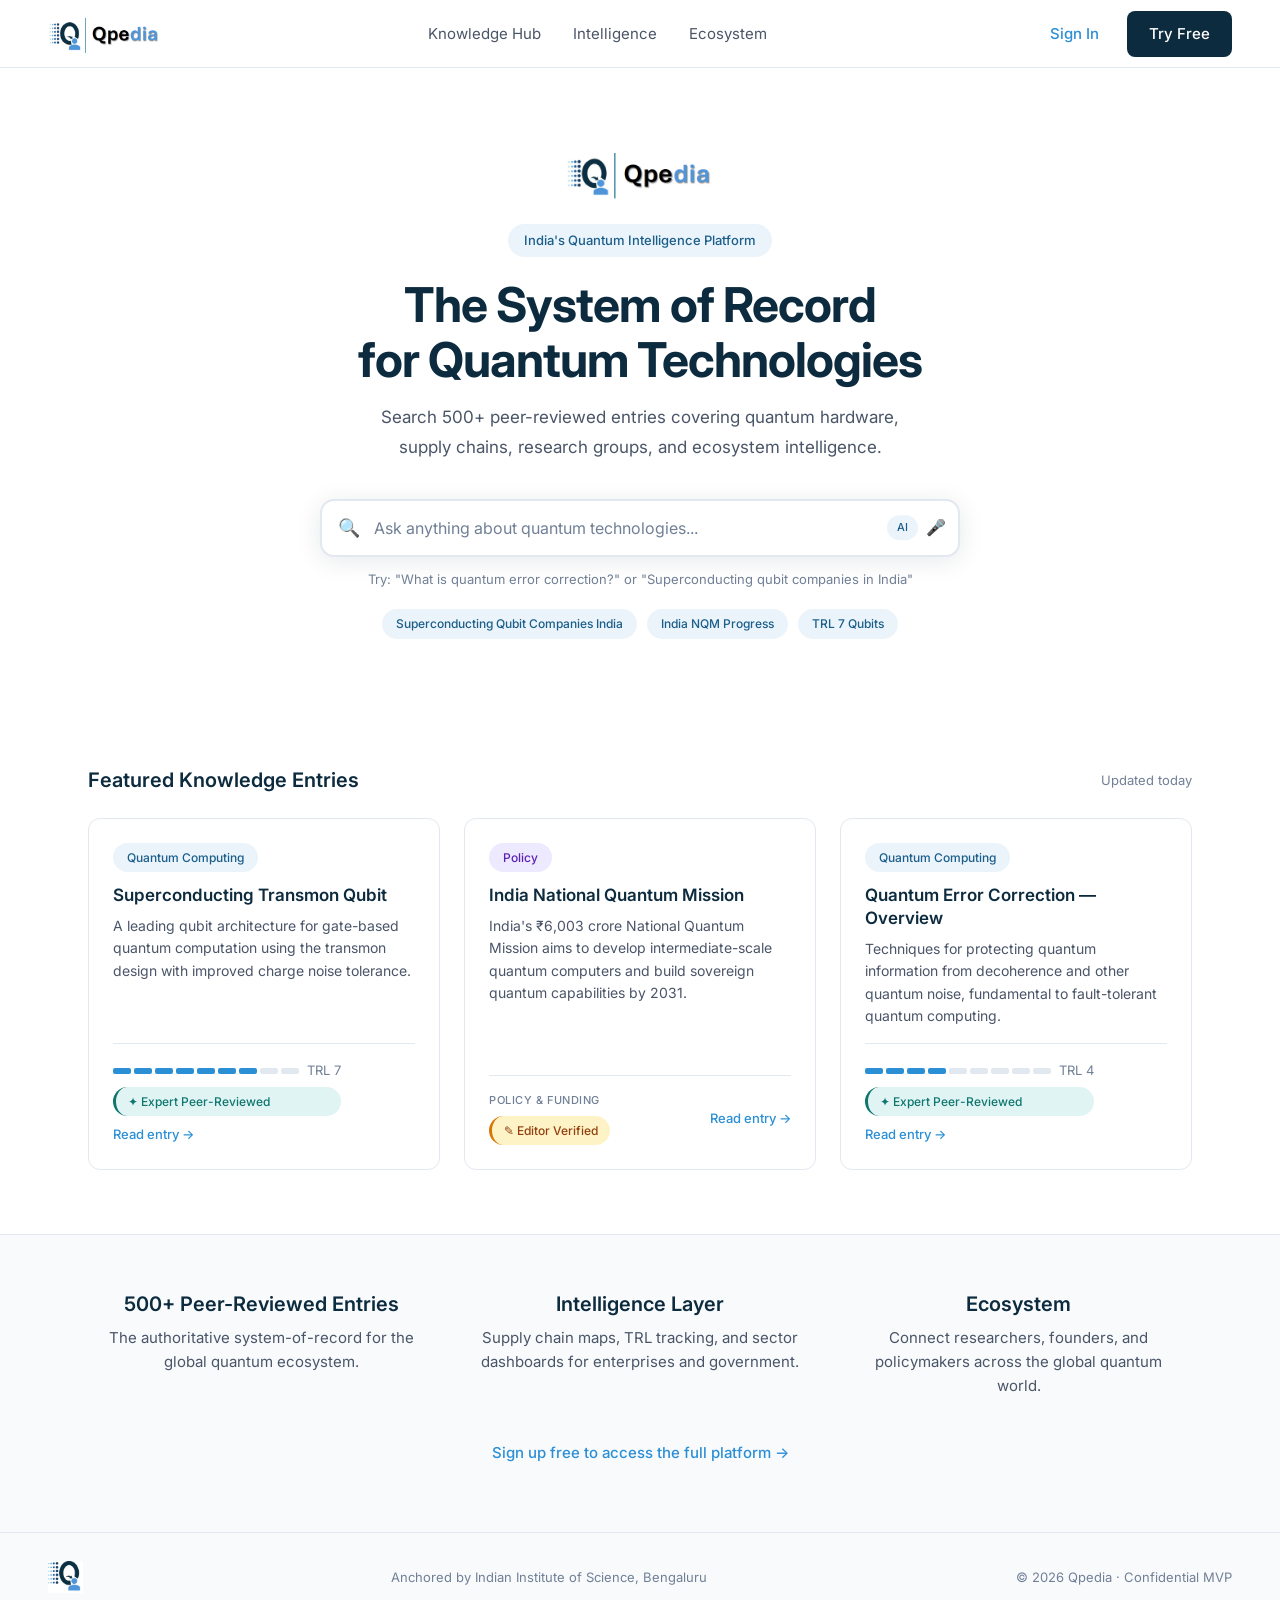
==== 01_homepage.html @ 35ad792a "First commit" ====
<!DOCTYPE html>
<html lang="en">

<head>
  <meta charset="UTF-8" />
  <meta name="viewport" content="width=device-width, initial-scale=1.0" />
  <title>Qpedia — The System of Record for Quantum Technologies</title>
  <link rel="icon" type="image/x-icon" href="favicon.ico">
  <meta name="description"
    content="Search 500+ peer-reviewed entries covering quantum hardware, supply chains, research groups, and ecosystem intelligence." />
  <link rel="stylesheet" href="shared.css" />
  <style>
    /* ── Hero ──────────────────────────────────────────────── */
    .hero {
      width: 100%;
      background: var(--qp-white);
      padding: 80px 48px 64px;
      text-align: center;
    }

    .hero-badge {
      display: inline-block;
      background: var(--qp-blue-light);
      color: var(--qp-blue-mid);
      border-radius: 20px;
      padding: 6px 16px;
      font-size: 13px;
      font-weight: 500;
      margin-bottom: 20px;
    }

    .hero h1 {
      max-width: 720px;
      margin: 0 auto 16px;
    }

    .hero .hero-sub {
      max-width: 540px;
      margin: 0 auto 36px;
      color: var(--qp-text-2);
    }

    /* ── Search box ─────────────────────────────────────────── */
    .search-wrap {
      max-width: 640px;
      margin: 0 auto;
      position: relative;
    }

    .search-wrap input[type="text"] {
      width: 100%;
      height: 58px;
      border: 2px solid var(--qp-border);
      border-radius: 14px;
      padding: 0 120px 0 52px;
      font-size: 16px;
      font-family: inherit;
      color: var(--qp-text);
      outline: none;
      box-shadow: 0 4px 24px rgba(13, 43, 62, 0.10);
      transition: border-color 0.2s;
    }

    .search-wrap input[type="text"]:focus {
      border-color: var(--qp-blue);
    }

    .search-wrap input[type="text"]::placeholder {
      color: var(--qp-text-3);
    }

    .search-icon {
      position: absolute;
      left: 18px;
      top: 50%;
      transform: translateY(-50%);
      font-size: 18px;
      color: var(--qp-text-3);
      pointer-events: none;
      line-height: 1;
    }

    .search-right {
      position: absolute;
      right: 14px;
      top: 50%;
      transform: translateY(-50%);
      display: flex;
      gap: 8px;
      align-items: center;
    }

    .search-mic {
      font-size: 16px;
      cursor: pointer;
      line-height: 1;
      color: var(--qp-text-3);
      transition: color 0.15s;
    }

    .search-mic:hover {
      color: var(--qp-navy);
    }

    .search-hint {
      margin-top: 12px;
      text-align: center;
    }

    /* ── Trending tags ──────────────────────────────────────── */
    .trending-row {
      display: flex;
      justify-content: center;
      gap: 10px;
      margin-top: 20px;
    }

    /* ── Featured cards section ─────────────────────────────── */
    .featured-section {
      margin-top: 64px;
      padding-bottom: 64px;
    }

    .featured-header {
      display: flex;
      justify-content: space-between;
      align-items: center;
      margin-bottom: 24px;
    }

    .cards-grid {
      display: grid;
      grid-template-columns: repeat(3, 1fr);
      gap: 24px;
    }

    .entry-card {
      display: flex;
      flex-direction: column;
      cursor: pointer;
      text-decoration: none;
    }

    .entry-card .card-title {
      font-size: 17px;
      font-weight: 600;
      color: var(--qp-navy);
      margin: 12px 0 8px;
      line-height: 1.35;
    }

    .entry-card .card-excerpt {
      font-size: 14px;
      color: var(--qp-text-2);
      line-height: 1.6;
      flex: 1;
    }

    .card-footer {
      display: flex;
      justify-content: space-between;
      align-items: center;
      margin-top: 16px;
      padding-top: 16px;
      border-top: 1px solid var(--qp-border);
      gap: 8px;
      flex-wrap: wrap;
    }

    .card-footer-left {
      display: flex;
      flex-direction: column;
      gap: 6px;
    }

    /* ── Capability teasers ─────────────────────────────────── */
    .capability-section {
      background: var(--qp-off-white);
      padding: 56px 48px;
      margin-top: 0;
      border-top: 1px solid var(--qp-border);
    }

    .capability-grid {
      display: grid;
      grid-template-columns: repeat(3, 1fr);
      gap: 48px;
    }

    .capability-col {
      text-align: center;
    }

    .capability-icon {
      width: 56px;
      height: 56px;
      border-radius: 50%;
      background: var(--qp-blue-light);
      display: flex;
      align-items: center;
      justify-content: center;
      margin: 0 auto 16px;
      font-size: 24px;
    }

    .capability-col .qp-h3 {
      margin-bottom: 8px;
    }

    .capability-cta {
      text-align: center;
      margin-top: 32px;
    }

    /* ── Responsive ─────────────────────────────────────────── */
    @media (max-width: 1100px) {
      .cards-grid {
        grid-template-columns: repeat(2, 1fr);
      }

      .capability-grid {
        grid-template-columns: repeat(2, 1fr);
        gap: 32px;
      }

      .qp-nav {
        padding: 0 24px;
      }

      .hero {
        padding: 60px 24px 48px;
      }

      .capability-section {
        padding: 48px 24px;
      }

      .qp-footer {
        padding: 24px;
      }
    }

    @media (max-width: 768px) {

      .cards-grid,
      .capability-grid {
        grid-template-columns: 1fr;
      }
    }
  </style>
</head>

<body class="qp-page">

  <!-- ═══════════════════════════════════════════════════════
       NAV BAR
  ═══════════════════════════════════════════════════════ -->
  <nav class="qp-nav">
    <!-- Brand -->
    <a href="01_homepage.html" class="qp-nav-brand">
      <img src="Logo_withName.png" alt="Qpedia" height="40" />
    </a>

    <!-- Links -->
    <ul class="qp-nav-links">
      <li><a href="knowledge_hub.html">Knowledge Hub</a></li>
      <li><a href="intelligence.html">Intelligence</a></li>
      <li><a href="ecosystem.html">Ecosystem</a></li>
    </ul>

    <!-- Actions -->
    <div class="qp-nav-actions">
      <a class="qp-btn-ghost" href="04_signup.html">Sign In</a>
      <a class="qp-btn-primary" href="04_signup.html">Try Free</a>
    </div>
  </nav>

  <!-- ═══════════════════════════════════════════════════════
       HERO
  ═══════════════════════════════════════════════════════ -->
  <div class="qp-content">
    <section class="hero">
      <!-- Logo with name -->
      <img src="Logo_withName.png" alt="Qpedia" style="height:52px; display:block; margin:0 auto 24px;" />

      <!-- Pill badge -->
      <span class="hero-badge">India's Quantum Intelligence Platform</span>

      <!-- Headline -->
      <h1 class="qp-h1 hero-h1">The System of Record for&nbsp;Quantum Technologies</h1>

      <!-- Sub-heading -->
      <p class="qp-body-lg hero-sub">
        Search 500+ peer-reviewed entries covering quantum hardware, supply chains,
        research groups, and ecosystem intelligence.
      </p>

      <!-- Search box -->
      <div class="search-wrap">
        <span class="search-icon">🔍</span>
        <input type="text" id="main-search" placeholder="Ask anything about quantum technologies..."
          autocomplete="off" />
        <div class="search-right">
          <span class="qp-chip" style="font-size:11px; padding:4px 10px;">AI</span>
          <span class="search-mic" title="Voice search">🎤</span>
        </div>
      </div>

      <!-- Hint -->
      <p class="qp-caption search-hint">
        Try: "What is quantum error correction?" or "Superconducting qubit companies in India"
      </p>

      <!-- Trending tags -->
      <div class="trending-row">
        <a class="qp-chip" href="02_search_results.html">Superconducting Qubit Companies India</a>
        <a class="qp-chip" href="#">India NQM Progress</a>
        <a class="qp-chip" href="#">TRL 7 Qubits</a>
      </div>
    </section>

    <!-- ═══════════════════════════════════════════════════════
         FEATURED KNOWLEDGE ENTRIES
    ═══════════════════════════════════════════════════════ -->
    <div class="qp-container featured-section">
      <div class="featured-header">
        <h3 class="qp-h3">Featured Knowledge Entries</h3>
        <span class="qp-caption">Updated today</span>
      </div>

      <div class="cards-grid">

        <!-- Card 1 — Superconducting Transmon Qubit -->
        <a class="qp-card entry-card" href="03_knowledge_entry.html" style="text-decoration:none;">
          <span class="qp-chip" style="align-self:flex-start;">Quantum Computing</span>
          <div class="card-title">Superconducting Transmon Qubit</div>
          <p class="card-excerpt qp-body">
            A leading qubit architecture for gate-based quantum computation using the
            transmon design with improved charge noise tolerance.
          </p>
          <div class="card-footer">
            <div class="card-footer-left">
              <!-- TRL: 9 segments, 7 filled -->
              <div class="qp-trl">
                <div class="qp-trl-bar">
                  <div class="qp-trl-segment filled"></div>
                  <div class="qp-trl-segment filled"></div>
                  <div class="qp-trl-segment filled"></div>
                  <div class="qp-trl-segment filled"></div>
                  <div class="qp-trl-segment filled"></div>
                  <div class="qp-trl-segment filled"></div>
                  <div class="qp-trl-segment filled"></div>
                  <div class="qp-trl-segment empty"></div>
                  <div class="qp-trl-segment empty"></div>
                </div>
                <span class="qp-trl-label">TRL 7</span>
              </div>
              <span class="qp-badge-expert">✦ Expert Peer-Reviewed</span>
            </div>
            <span class="qp-btn-ghost" style="font-size:13px; padding:0;">Read entry →</span>
          </div>
        </a>

        <!-- Card 2 — India National Quantum Mission -->
        <a class="qp-card entry-card" href="#" style="text-decoration:none;">
          <span class="qp-chip" style="align-self:flex-start; background:#EDE9FE; color:#5B21B6;">Policy</span>
          <div class="card-title">India National Quantum Mission</div>
          <p class="card-excerpt qp-body">
            India's ₹6,003 crore National Quantum Mission aims to develop intermediate-scale
            quantum computers and build sovereign quantum capabilities by 2031.
          </p>
          <div class="card-footer">
            <div class="card-footer-left">
              <span class="qp-label" style="color: var(--qp-text-3); font-size:11px;">Policy &amp; Funding</span>
              <span class="qp-badge-editor">✎ Editor Verified</span>
            </div>
            <span class="qp-btn-ghost" style="font-size:13px; padding:0;">Read entry →</span>
          </div>
        </a>

        <!-- Card 3 — Quantum Error Correction -->
        <a class="qp-card entry-card" href="02_search_results.html" style="text-decoration:none;">
          <span class="qp-chip" style="align-self:flex-start;">Quantum Computing</span>
          <div class="card-title">Quantum Error Correction — Overview</div>
          <p class="card-excerpt qp-body">
            Techniques for protecting quantum information from decoherence and other
            quantum noise, fundamental to fault-tolerant quantum computing.
          </p>
          <div class="card-footer">
            <div class="card-footer-left">
              <!-- TRL: 9 segments, 4 filled -->
              <div class="qp-trl">
                <div class="qp-trl-bar">
                  <div class="qp-trl-segment filled"></div>
                  <div class="qp-trl-segment filled"></div>
                  <div class="qp-trl-segment filled"></div>
                  <div class="qp-trl-segment filled"></div>
                  <div class="qp-trl-segment empty"></div>
                  <div class="qp-trl-segment empty"></div>
                  <div class="qp-trl-segment empty"></div>
                  <div class="qp-trl-segment empty"></div>
                  <div class="qp-trl-segment empty"></div>
                </div>
                <span class="qp-trl-label">TRL 4</span>
              </div>
              <span class="qp-badge-expert">✦ Expert Peer-Reviewed</span>
            </div>
            <span class="qp-btn-ghost" style="font-size:13px; padding:0;">Read entry →</span>
          </div>
        </a>

      </div>
    </div>

    <!-- ═══════════════════════════════════════════════════════
         CAPABILITY TEASERS
    ═══════════════════════════════════════════════════════ -->
    <section class="capability-section">
      <div class="qp-container">
        <div class="capability-grid">

          <!-- Col 1 -->
          <div class="capability-col">
            <h3 class="qp-h3">500+ Peer-Reviewed Entries</h3>
            <p class="qp-body">The authoritative system-of-record for the global quantum ecosystem.</p>
          </div>

          <!-- Col 2 -->
          <div class="capability-col">
            <h3 class="qp-h3">Intelligence Layer</h3>
            <p class="qp-body">Supply chain maps, TRL tracking, and sector dashboards for enterprises and government.
            </p>
          </div>

          <!-- Col 3 -->
          <div class="capability-col">
            <h3 class="qp-h3">Ecosystem</h3>
            <p class="qp-body">Connect researchers, founders, and policymakers across the global quantum world.</p>
          </div>

        </div>

        <!-- CTA -->
        <div class="capability-cta">
          <a class="qp-btn-ghost" href="04_signup.html">
            Sign up free to access the full platform →
          </a>
        </div>
      </div>
    </section>
  </div><!-- /.qp-content -->

  <!-- ═══════════════════════════════════════════════════════
       FOOTER
  ═══════════════════════════════════════════════════════ -->
  <footer class="qp-footer">
    <img src="Logo.jpeg" alt="Qpedia" style="height:32px;" />
    <span class="qp-footer-center">Anchored by Indian Institute of Science, Bengaluru</span>
    <span class="qp-footer-right">© 2026 Qpedia · Confidential MVP</span>
  </footer>

  <!-- ═══════════════════════════════════════════════════════
       VANILLA JS
  ═══════════════════════════════════════════════════════ -->
  <script>
    document.getElementById('main-search').addEventListener('keydown', function (e) {
      if (e.key === 'Enter' && this.value.trim() !== '') {
        window.location.href = '02_search_results.html';
      }
    });
  </script>
</body>

</html>
---- shared.css ----
/* ============================================================
   QPEDIA SHARED DESIGN SYSTEM — shared.css
   Premium minimal light-mode design for Quantum Technologies
   ============================================================ */

@import url('https://fonts.googleapis.com/css2?family=Inter:wght@400;500;600;700&display=swap');

/* ============================================================
   CSS CUSTOM PROPERTIES
   ============================================================ */

:root {
  /* Brand Colors */
  --qp-navy: #0D2B3E;
  --qp-blue: #2B8FD6;
  --qp-blue-mid: #1B5E8A;
  --qp-blue-light: #EBF4FB;

  /* Neutrals */
  --qp-white: #FFFFFF;
  --qp-off-white: #F8FAFC;

  /* Text */
  --qp-text: #1A1A2E;
  --qp-text-2: #4A5568;
  --qp-text-3: #718096;

  /* UI */
  --qp-border: #E2E8F0;

  /* Status */
  --qp-success: #2F855A;
  --qp-warning: #D97706;

  /* Radius */
  --qp-radius: 12px;
  --qp-radius-sm: 8px;
  --qp-radius-lg: 16px;

  /* Shadows */
  --qp-shadow: 0 4px 16px rgba(13, 43, 62, 0.08);
  --qp-shadow-lg: 0 8px 32px rgba(13, 43, 62, 0.12);
}

/* ============================================================
   GLOBAL RESET & BASE
   ============================================================ */

*,
*::before,
*::after {
  box-sizing: border-box;
  margin: 0;
  padding: 0;
}

body {
  font-family: 'Inter', system-ui, sans-serif;
  background: var(--qp-white);
  color: var(--qp-text);
  line-height: 1.6;
  -webkit-font-smoothing: antialiased;
  -moz-osx-font-smoothing: grayscale;
}

/* ============================================================
   TYPOGRAPHY
   ============================================================ */

.qp-h1 {
  font-size: 48px;
  font-weight: 700;
  color: var(--qp-navy);
  letter-spacing: -0.02em;
  line-height: 1.15;
}

.qp-h2 {
  font-size: 32px;
  font-weight: 700;
  color: var(--qp-navy);
  letter-spacing: -0.01em;
  line-height: 1.25;
}

.qp-h3 {
  font-size: 20px;
  font-weight: 600;
  color: var(--qp-navy);
  line-height: 1.35;
}

.qp-body-lg {
  font-size: 17px;
  font-weight: 400;
  line-height: 1.75;
  color: var(--qp-text);
}

.qp-body {
  font-size: 15px;
  font-weight: 400;
  line-height: 1.6;
  color: var(--qp-text-2);
}

.qp-caption {
  font-size: 13px;
  font-weight: 400;
  color: var(--qp-text-3);
}

.qp-label {
  font-size: 12px;
  font-weight: 500;
  letter-spacing: 0.05em;
  text-transform: uppercase;
  color: var(--qp-text-3);
}

/* ============================================================
   NAVIGATION
   ============================================================ */

.qp-nav {
  height: 68px;
  background: var(--qp-white);
  border-bottom: 1px solid var(--qp-border);
  display: flex;
  align-items: center;
  justify-content: space-between;
  padding: 0 48px;
  position: sticky;
  top: 0;
  z-index: 100;
  max-width: 100%;
}

.qp-nav-brand {
  display: flex;
  align-items: center;
  gap: 10px;
  text-decoration: none;
}

.qp-nav-brand img {
  height: 40px;
}

.qp-nav-brand-text {
  font-size: 20px;
  font-weight: 700;
  color: var(--qp-navy);
}

.qp-nav-links {
  display: flex;
  gap: 32px;
  list-style: none;
}

.qp-nav-links a {
  font-size: 15px;
  color: var(--qp-text-2);
  text-decoration: none;
  transition: color 0.15s;
}

.qp-nav-links a:hover {
  color: var(--qp-navy);
}

.qp-nav-links a.active {
  color: var(--qp-navy);
  font-weight: 600;
}

.qp-nav-actions {
  display: flex;
  gap: 12px;
  align-items: center;
}

.qp-nav-avatar {
  width: 38px;
  height: 38px;
  border-radius: 50%;
  background: var(--qp-navy);
  color: var(--qp-white);
  font-size: 14px;
  font-weight: 600;
  display: flex;
  align-items: center;
  justify-content: center;
  flex-shrink: 0;
}

.qp-nav-bell {
  position: relative;
  cursor: pointer;
  font-size: 20px;
  color: var(--qp-text-2);
  display: flex;
  align-items: center;
  justify-content: center;
}

.qp-nav-bell .badge {
  position: absolute;
  top: -4px;
  right: -4px;
  background: #EF4444;
  color: var(--qp-white);
  font-size: 10px;
  font-weight: 600;
  border-radius: 50%;
  width: 16px;
  height: 16px;
  display: flex;
  align-items: center;
  justify-content: center;
}

/* ============================================================
   FOOTER
   ============================================================ */

.qp-footer {
  background: var(--qp-off-white);
  border-top: 1px solid var(--qp-border);
  padding: 28px 48px;
  display: flex;
  align-items: center;
  justify-content: space-between;
}

.qp-footer img {
  height: 32px;
}

.qp-footer-center {
  font-size: 13px;
  color: var(--qp-text-3);
}

.qp-footer-right {
  font-size: 13px;
  color: var(--qp-text-3);
}

/* ============================================================
   BUTTONS
   ============================================================ */

.qp-btn-primary {
  background: var(--qp-navy);
  color: var(--qp-white);
  border: none;
  border-radius: var(--qp-radius-sm);
  padding: 11px 22px;
  font-size: 15px;
  font-weight: 500;
  cursor: pointer;
  font-family: inherit;
  transition: background 0.15s;
  text-decoration: none;
  display: inline-flex;
  align-items: center;
  gap: 8px;
}

.qp-btn-primary:hover {
  background: var(--qp-blue-mid);
}

.qp-btn-secondary {
  background: var(--qp-white);
  color: var(--qp-navy);
  border: 1.5px solid var(--qp-navy);
  border-radius: var(--qp-radius-sm);
  padding: 11px 22px;
  font-size: 15px;
  font-weight: 500;
  cursor: pointer;
  font-family: inherit;
  transition: background 0.15s;
  text-decoration: none;
  display: inline-flex;
  align-items: center;
  gap: 8px;
}

.qp-btn-secondary:hover {
  background: var(--qp-blue-light);
}

.qp-btn-ghost {
  background: transparent;
  color: var(--qp-blue);
  border: none;
  padding: 11px 16px;
  font-size: 15px;
  font-weight: 500;
  cursor: pointer;
  font-family: inherit;
  text-decoration: none;
  display: inline-flex;
  align-items: center;
  gap: 6px;
  transition: color 0.15s;
}

.qp-btn-ghost:hover {
  color: var(--qp-blue-mid);
}

.qp-btn-success {
  background: var(--qp-success);
  color: var(--qp-white);
  border: none;
  border-radius: var(--qp-radius-sm);
  padding: 11px 22px;
  font-size: 15px;
  font-weight: 500;
  cursor: pointer;
  font-family: inherit;
  transition: background 0.15s;
  text-decoration: none;
  display: inline-flex;
  align-items: center;
  gap: 8px;
}

.qp-btn-success:hover {
  background: #276749;
}

/* Button size modifier */
.qp-btn-sm {
  padding: 8px 16px;
  font-size: 13px;
}

/* ============================================================
   CARDS
   ============================================================ */

.qp-card {
  background: var(--qp-white);
  border: 1px solid var(--qp-border);
  border-radius: var(--qp-radius);
  padding: 24px;
  transition: all 0.2s;
}

.qp-card:hover {
  border-color: #B5D0E8;
  box-shadow: var(--qp-shadow);
}

.qp-card-highlight {
  background: var(--qp-white);
  border: 2px solid var(--qp-blue);
  border-radius: var(--qp-radius);
  padding: 24px;
  transition: all 0.2s;
}

.qp-card-highlight:hover {
  box-shadow: var(--qp-shadow);
}

/* ============================================================
   TRUST BADGES
   ============================================================ */

.qp-badge-expert {
  display: inline-flex;
  align-items: center;
  gap: 0px;
  padding: 5px 12px;
  background: #E0F4F4;
  color: #0F766E;
  border-radius: 20px;
  border-left: 3px solid #0F766E;
  font-size: 12px;
  font-weight: 500;
}

.qp-badge-editor {
  display: inline-flex;
  align-items: center;
  gap: 6px;
  padding: 5px 12px;
  background: #FEF3C7;
  color: #92400E;
  border-radius: 20px;
  border-left: 3px solid #D97706;
  font-size: 12px;
  font-weight: 500;
}

.qp-nav-links a.kh-active {
  color: var(--qp-navy);
  font-weight: 700;
  text-decoration: underline;
  text-underline-offset: 4px;
}

/* ============================================================
   TRL INDICATOR
   ============================================================ */

.qp-trl {
  display: flex;
  align-items: center;
  gap: 8px;
}

.qp-trl-bar {
  display: flex;
  gap: 3px;
}

.qp-trl-segment {
  width: 18px;
  height: 6px;
  border-radius: 2px;
}

.qp-trl-segment.filled {
  background: var(--qp-blue);
}

.qp-trl-segment.empty {
  background: var(--qp-border);
}

.qp-trl-label {
  font-size: 13px;
  color: var(--qp-text-3);
  white-space: nowrap;
}

/* ============================================================
   DOMAIN CHIPS
   ============================================================ */

.qp-chip {
  display: inline-flex;
  align-items: center;
  padding: 5px 14px;
  background: var(--qp-blue-light);
  color: var(--qp-blue-mid);
  border-radius: 20px;
  font-size: 12px;
  font-weight: 500;
  text-decoration: none;
  transition: background 0.15s;
}

.qp-chip:hover {
  background: #D4E9F7;
}

.qp-chip-selected {
  border: 1.5px solid var(--qp-blue);
  background: var(--qp-blue-light);
  color: var(--qp-blue-mid);
}

.qp-chip-outline {
  background: transparent;
  border: 1px solid var(--qp-border);
  color: var(--qp-text-2);
}

/* ============================================================
   AI SUMMARY BOX
   ============================================================ */

.qp-ai-box {
  background: var(--qp-blue-light);
  border-left: 4px solid var(--qp-blue);
  border-radius: var(--qp-radius-sm);
  padding: 20px 24px;
}

.qp-ai-box-header {
  display: flex;
  justify-content: space-between;
  align-items: center;
  margin-bottom: 12px;
}

.qp-ai-label {
  font-size: 12px;
  font-weight: 600;
  letter-spacing: 0.05em;
  text-transform: uppercase;
  color: var(--qp-blue);
}

.qp-ai-powered {
  font-size: 12px;
  color: var(--qp-text-3);
}

/* ============================================================
   FORM INPUTS
   ============================================================ */

.qp-input {
  width: 100%;
  height: 48px;
  border: 1px solid var(--qp-border);
  border-radius: var(--qp-radius-sm);
  padding: 0 16px;
  font-size: 15px;
  font-family: inherit;
  color: var(--qp-text);
  outline: none;
  background: var(--qp-white);
  transition: border-color 0.15s, box-shadow 0.15s;
}

.qp-input:focus {
  border-color: var(--qp-blue);
  box-shadow: 0 0 0 3px rgba(43, 143, 214, 0.12);
}

.qp-input::placeholder {
  color: var(--qp-text-3);
}

.qp-input-wrap {
  position: relative;
  width: 100%;
}

.qp-input-icon-left {
  position: absolute;
  left: 14px;
  top: 50%;
  transform: translateY(-50%);
  color: var(--qp-text-3);
  pointer-events: none;
  display: flex;
  align-items: center;
}

.qp-input-wrap .qp-input-icon-left+.qp-input {
  padding-left: 44px;
}

/* ============================================================
   LAYOUT UTILITIES
   ============================================================ */

.qp-container {
  max-width: 1200px;
  margin: 0 auto;
  padding: 0 48px;
}

.qp-page {
  min-height: 100vh;
  display: flex;
  flex-direction: column;
}

.qp-content {
  flex: 1;
}

.qp-two-col {
  display: grid;
  grid-template-columns: 760px 1fr;
  gap: 0;
}

.qp-three-col {
  display: grid;
  grid-template-columns: 240px 1fr 240px;
  gap: 0;
}

.qp-sidebar-left {
  border-right: 1px solid var(--qp-border);
  padding: 24px;
  background: var(--qp-off-white);
}

.qp-sidebar-right {
  border-left: 1px solid var(--qp-border);
  padding: 24px;
  background: var(--qp-off-white);
}

.qp-section {
  padding: 48px 0;
}

.qp-divider {
  height: 1px;
  background: var(--qp-border);
  border: none;
  margin: 20px 0;
}

/* ============================================================
   RESEARCHER MINI-CARD & AVATARS
   ============================================================ */

.qp-person-card {
  background: var(--qp-white);
  border: 1px solid var(--qp-border);
  border-radius: var(--qp-radius);
  padding: 16px;
  display: flex;
  flex-direction: column;
  gap: 6px;
  transition: all 0.2s;
}

.qp-person-card:hover {
  border-color: #B5D0E8;
  box-shadow: var(--qp-shadow);
}

.qp-avatar {
  width: 44px;
  height: 44px;
  border-radius: 50%;
  background: var(--qp-navy);
  color: var(--qp-white);
  font-size: 15px;
  font-weight: 600;
  display: flex;
  align-items: center;
  justify-content: center;
  flex-shrink: 0;
}

.qp-avatar-lg {
  width: 72px;
  height: 72px;
  font-size: 24px;
}

/* ============================================================
   SIGN-UP GATE BOX
   ============================================================ */

.qp-gate {
  border: 2px solid var(--qp-blue);
  border-radius: var(--qp-radius);
  padding: 32px;
  text-align: center;
  background: var(--qp-white);
}

/* ============================================================
   KEY CONCEPT CALLOUT
   ============================================================ */

.qp-callout {
  background: var(--qp-blue-light);
  border-left: 4px solid var(--qp-blue);
  border-radius: var(--qp-radius-sm);
  padding: 16px 20px;
  margin: 24px 0;
}

/* ============================================================
   INLINE KNOWLEDGE GRAPH LINK
   ============================================================ */

.qp-kg-link {
  color: var(--qp-blue);
  text-decoration: underline;
  text-decoration-style: dotted;
  cursor: pointer;
}

.qp-kg-link::after {
  content: '⤴';
  font-size: 11px;
  vertical-align: super;
  margin-left: 2px;
}

/* ============================================================
   STATS ROW
   ============================================================ */

.qp-stats {
  display: flex;
  gap: 0;
}

.qp-stat {
  flex: 1;
  text-align: center;
  padding: 12px;
}

.qp-stat-value {
  font-size: 20px;
  font-weight: 600;
  color: var(--qp-navy);
  display: block;
}

.qp-stat-label {
  font-size: 12px;
  color: var(--qp-text-3);
}

/* ============================================================
   PROGRESS RING
   ============================================================ */

.qp-progress-ring {
  display: inline-block;
}

/* ============================================================
   TAB NAVIGATION
   ============================================================ */

.qp-tabs {
  display: flex;
  border-bottom: 2px solid var(--qp-border);
  gap: 0;
}

.qp-tab {
  padding: 10px 22px;
  font-size: 15px;
  color: var(--qp-text-2);
  cursor: pointer;
  border-bottom: 2px solid transparent;
  margin-bottom: -2px;
  text-decoration: none;
  font-family: inherit;
  background: transparent;
  border-top: none;
  border-left: none;
  border-right: none;
  transition: color 0.15s, border-bottom-color 0.15s;
  white-space: nowrap;
}

.qp-tab:hover {
  color: var(--qp-navy);
}

.qp-tab.active {
  color: var(--qp-navy);
  font-weight: 600;
  border-bottom-color: var(--qp-navy);
}
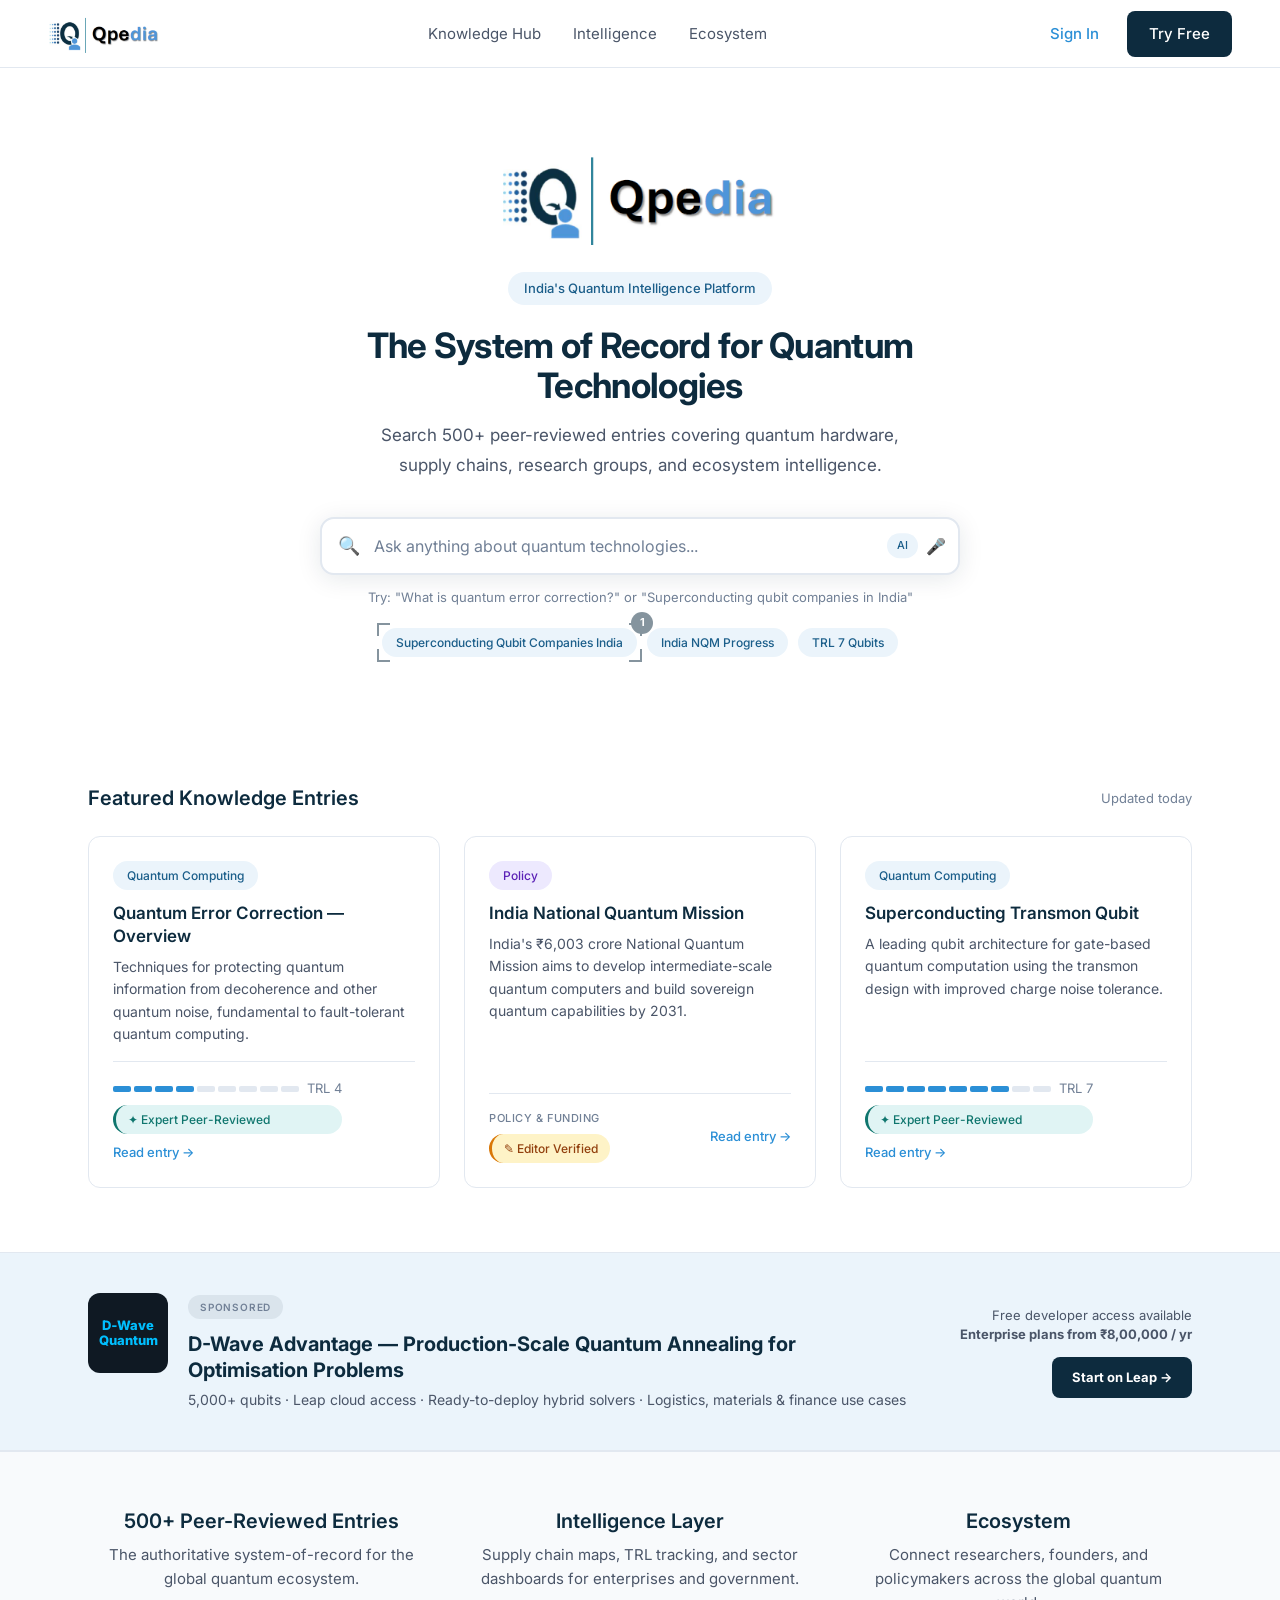
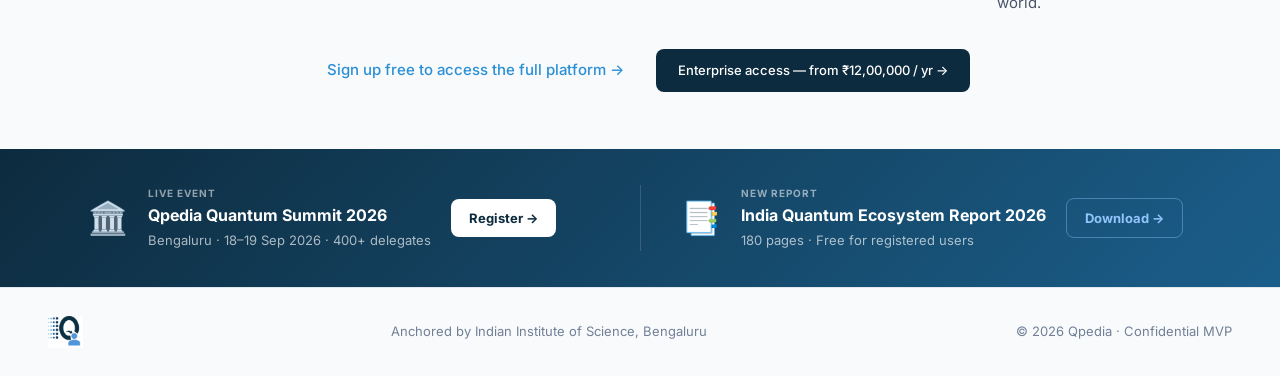
==== commit 6c0e10c9: "UI: index, 01_homepage" ====
--- a/01_homepage.html
+++ b/01_homepage.html
@@ -9,6 +9,7 @@
   <meta name="description"
     content="Search 500+ peer-reviewed entries covering quantum hardware, supply chains, research groups, and ecosystem intelligence." />
   <link rel="stylesheet" href="shared.css" />
+  <link rel="stylesheet" href="shared-tour.css" />
   <style>
     /* ── Hero ──────────────────────────────────────────────── */
     .hero {
@@ -247,6 +248,191 @@
         grid-template-columns: 1fr;
       }
     }
+
+    /* ── Stream G: D-Wave Ad Bar ────────────────────────────── */
+    .idx-ad-bar {
+      background: var(--qp-blue-light);
+      border-top: 1px solid var(--qp-border);
+      border-bottom: 1px solid var(--qp-border);
+      padding: 40px 0;
+    }
+
+    .idx-ad-bar-inner {
+      max-width: 1200px;
+      margin: 0 auto;
+      padding: 0 48px;
+      display: flex;
+      align-items: center;
+      gap: 40px;
+    }
+
+    .idx-ad-bar-left {
+      flex: 1;
+      display: flex;
+      align-items: flex-start;
+      gap: 20px;
+    }
+
+    .idx-ad-bar-logo {
+      width: 80px;
+      height: 80px;
+      background: #0F1923;
+      border-radius: var(--qp-radius);
+      display: flex;
+      align-items: center;
+      justify-content: center;
+      font-size: 13px;
+      font-weight: 800;
+      color: #00BFFF;
+      flex-shrink: 0;
+      text-align: center;
+      line-height: 1.2;
+    }
+
+    .idx-ad-bar-copy {
+      flex: 1;
+    }
+
+    .idx-ad-bar-sponsored {
+      display: inline-block;
+      background: rgba(13, 43, 62, 0.08);
+      color: var(--qp-text-3);
+      border-radius: 20px;
+      padding: 4px 12px;
+      font-size: 10px;
+      font-weight: 600;
+      letter-spacing: 0.08em;
+      text-transform: uppercase;
+      margin-bottom: 12px;
+    }
+
+    .idx-ad-bar-headline {
+      font-size: 20px;
+      font-weight: 700;
+      color: var(--qp-navy);
+      line-height: 1.3;
+      margin-bottom: 6px;
+    }
+
+    .idx-ad-bar-sub {
+      font-size: 14px;
+      color: var(--qp-text-2);
+      line-height: 1.5;
+    }
+
+    .idx-ad-bar-right {
+      flex-shrink: 0;
+      text-align: right;
+      display: flex;
+      flex-direction: column;
+      align-items: flex-end;
+      gap: 12px;
+    }
+
+    .idx-ad-bar-tagline {
+      font-size: 13px;
+      color: var(--qp-text-2);
+      line-height: 1.5;
+    }
+
+    .idx-ad-bar-cta {
+      display: inline-block;
+      background: var(--qp-navy);
+      color: #fff;
+      border-radius: var(--qp-radius-sm);
+      padding: 10px 20px;
+      font-size: 13px;
+      font-weight: 700;
+      text-decoration: none;
+      white-space: nowrap;
+    }
+
+    .idx-ad-bar-cta:hover {
+      background: var(--qp-blue);
+    }
+
+    /* ── Stream H: Summit Strip ─────────────────────────────── */
+    .idx-summit-strip {
+      background: linear-gradient(135deg, #0D2B3E 0%, #1B5E8A 100%);
+      padding: 36px 0;
+    }
+
+    .idx-summit-inner {
+      max-width: 1200px;
+      margin: 0 auto;
+      padding: 0 48px;
+      display: flex;
+      align-items: center;
+      gap: 40px;
+    }
+
+    .idx-summit-tile {
+      flex: 1;
+      display: flex;
+      align-items: center;
+      gap: 20px;
+    }
+
+    .idx-summit-tile+.idx-summit-tile {
+      border-left: 1px solid rgba(255, 255, 255, 0.15);
+      padding-left: 40px;
+    }
+
+    .idx-summit-icon {
+      font-size: 32px;
+      flex-shrink: 0;
+    }
+
+    .idx-summit-label {
+      font-size: 10px;
+      font-weight: 700;
+      letter-spacing: 0.1em;
+      text-transform: uppercase;
+      color: rgba(255, 255, 255, 0.55);
+      margin-bottom: 4px;
+    }
+
+    .idx-summit-title {
+      font-size: 16px;
+      font-weight: 700;
+      color: #fff;
+      line-height: 1.3;
+      margin-bottom: 4px;
+    }
+
+    .idx-summit-meta {
+      font-size: 13px;
+      color: rgba(255, 255, 255, 0.65);
+    }
+
+    .idx-summit-btn {
+      display: inline-block;
+      border-radius: var(--qp-radius-sm);
+      padding: 9px 18px;
+      font-size: 13px;
+      font-weight: 700;
+      text-decoration: none;
+      white-space: nowrap;
+      flex-shrink: 0;
+    }
+
+    .idx-summit-btn-primary {
+      background: #fff;
+      color: var(--qp-navy);
+    }
+
+    .idx-summit-btn-ghost {
+      color: #93C5FD;
+      border: 1.5px solid rgba(147, 197, 253, 0.4);
+    }
+
+    .idx-summit-btn-primary:hover {
+      background: var(--qp-off-white);
+    }
+
+    .idx-summit-btn-ghost:hover {
+      border-color: #93C5FD;
+    }
   </style>
 </head>
 
@@ -257,7 +443,7 @@
   ═══════════════════════════════════════════════════════ -->
   <nav class="qp-nav">
     <!-- Brand -->
-    <a href="01_homepage.html" class="qp-nav-brand">
+    <a href="01_homepage.html " class="qp-nav-brand">
       <img src="Logo_withName.png" alt="Qpedia" height="40" />
     </a>
 
@@ -281,13 +467,13 @@
   <div class="qp-content">
     <section class="hero">
       <!-- Logo with name -->
-      <img src="Logo_withName.png" alt="Qpedia" style="height:52px; display:block; margin:0 auto 24px;" />
+      <img src="Logo_withName.png" alt="Qpedia" style="height:100px; display:block; margin:0 auto 24px;" />
 
       <!-- Pill badge -->
       <span class="hero-badge">India's Quantum Intelligence Platform</span>
 
       <!-- Headline -->
-      <h1 class="qp-h1 hero-h1">The System of Record for&nbsp;Quantum Technologies</h1>
+      <h1 class="qp-h1 hero-h1" style="font-size: 35px;">The System of Record for&nbsp;Quantum Technologies</h1>
 
       <!-- Sub-heading -->
       <p class="qp-body-lg hero-sub">
@@ -307,15 +493,15 @@
       </div>
 
       <!-- Hint -->
-      <p class="qp-caption search-hint">
+      <p id="search-hint" class="qp-caption search-hint">
         Try: "What is quantum error correction?" or "Superconducting qubit companies in India"
       </p>
 
       <!-- Trending tags -->
       <div class="trending-row">
-        <a class="qp-chip" href="02_search_results.html">Superconducting Qubit Companies India</a>
-        <a class="qp-chip" href="#">India NQM Progress</a>
-        <a class="qp-chip" href="#">TRL 7 Qubits</a>
+        <a id="chip-1" class="qp-chip qp-step-1" href="02_search_results.html">Superconducting Qubit Companies India</a>
+        <a id="chip-2" class="qp-chip" href="#">India NQM Progress</a>
+        <a id="chip-3" class="qp-chip" href="#">TRL 7 Qubits</a>
       </div>
     </section>
 
@@ -330,30 +516,30 @@
 
       <div class="cards-grid">
 
-        <!-- Card 1 — Superconducting Transmon Qubit -->
-        <a class="qp-card entry-card" href="03_knowledge_entry.html" style="text-decoration:none;">
+        <!-- Card 1 — Quantum Error Correction -->
+        <a class="qp-card entry-card" href="09_quantum_error_correction.html" style="text-decoration:none;">
           <span class="qp-chip" style="align-self:flex-start;">Quantum Computing</span>
-          <div class="card-title">Superconducting Transmon Qubit</div>
+          <div class="card-title">Quantum Error Correction — Overview</div>
           <p class="card-excerpt qp-body">
-            A leading qubit architecture for gate-based quantum computation using the
-            transmon design with improved charge noise tolerance.
+            Techniques for protecting quantum information from decoherence and other
+            quantum noise, fundamental to fault-tolerant quantum computing.
           </p>
           <div class="card-footer">
             <div class="card-footer-left">
-              <!-- TRL: 9 segments, 7 filled -->
+              <!-- TRL: 9 segments, 4 filled -->
               <div class="qp-trl">
                 <div class="qp-trl-bar">
                   <div class="qp-trl-segment filled"></div>
                   <div class="qp-trl-segment filled"></div>
                   <div class="qp-trl-segment filled"></div>
                   <div class="qp-trl-segment filled"></div>
-                  <div class="qp-trl-segment filled"></div>
-                  <div class="qp-trl-segment filled"></div>
-                  <div class="qp-trl-segment filled"></div>
+                  <div class="qp-trl-segment empty"></div>
+                  <div class="qp-trl-segment empty"></div>
+                  <div class="qp-trl-segment empty"></div>
                   <div class="qp-trl-segment empty"></div>
                   <div class="qp-trl-segment empty"></div>
                 </div>
-                <span class="qp-trl-label">TRL 7</span>
+                <span class="qp-trl-label">TRL 4</span>
               </div>
               <span class="qp-badge-expert">✦ Expert Peer-Reviewed</span>
             </div>
@@ -378,30 +564,30 @@
           </div>
         </a>
 
-        <!-- Card 3 — Quantum Error Correction -->
-        <a class="qp-card entry-card" href="02_search_results.html" style="text-decoration:none;">
+        <!-- Card 3 — Superconducting Transmon Qubit -->
+        <a class="qp-card entry-card" href="#" style="text-decoration:none;">
           <span class="qp-chip" style="align-self:flex-start;">Quantum Computing</span>
-          <div class="card-title">Quantum Error Correction — Overview</div>
+          <div class="card-title">Superconducting Transmon Qubit</div>
           <p class="card-excerpt qp-body">
-            Techniques for protecting quantum information from decoherence and other
-            quantum noise, fundamental to fault-tolerant quantum computing.
+            A leading qubit architecture for gate-based quantum computation using the
+            transmon design with improved charge noise tolerance.
           </p>
           <div class="card-footer">
             <div class="card-footer-left">
-              <!-- TRL: 9 segments, 4 filled -->
+              <!-- TRL: 9 segments, 7 filled -->
               <div class="qp-trl">
                 <div class="qp-trl-bar">
                   <div class="qp-trl-segment filled"></div>
                   <div class="qp-trl-segment filled"></div>
                   <div class="qp-trl-segment filled"></div>
                   <div class="qp-trl-segment filled"></div>
-                  <div class="qp-trl-segment empty"></div>
-                  <div class="qp-trl-segment empty"></div>
-                  <div class="qp-trl-segment empty"></div>
+                  <div class="qp-trl-segment filled"></div>
+                  <div class="qp-trl-segment filled"></div>
+                  <div class="qp-trl-segment filled"></div>
                   <div class="qp-trl-segment empty"></div>
                   <div class="qp-trl-segment empty"></div>
                 </div>
-                <span class="qp-trl-label">TRL 4</span>
+                <span class="qp-trl-label">TRL 7</span>
               </div>
               <span class="qp-badge-expert">✦ Expert Peer-Reviewed</span>
             </div>
@@ -413,6 +599,29 @@
     </div>
 
     <!-- ═══════════════════════════════════════════════════════
+         SPONSORED AD BAR — Stream G (D-Wave)
+    ═══════════════════════════════════════════════════════ -->
+    <div class="idx-ad-bar">
+      <div class="idx-ad-bar-inner">
+        <div class="idx-ad-bar-left">
+          <div class="idx-ad-bar-logo">D‑Wave<br>Quantum</div>
+          <div class="idx-ad-bar-copy">
+            <span class="idx-ad-bar-sponsored">Sponsored</span>
+            <div class="idx-ad-bar-headline">D-Wave Advantage — Production-Scale Quantum Annealing for Optimisation
+              Problems</div>
+            <div class="idx-ad-bar-sub">5,000+ qubits · Leap cloud access · Ready-to-deploy hybrid solvers · Logistics,
+              materials &amp; finance use cases</div>
+          </div>
+        </div>
+        <div class="idx-ad-bar-right">
+          <span class="idx-ad-bar-tagline">Free developer access available<br><strong>Enterprise plans from ₹8,00,000 /
+              yr</strong></span>
+          <a href="#" class="idx-ad-bar-cta">Start on Leap →</a>
+        </div>
+      </div>
+    </div>
+
+    <!-- ═══════════════════════════════════════════════════════
          CAPABILITY TEASERS
     ═══════════════════════════════════════════════════════ -->
     <section class="capability-section">
@@ -441,14 +650,49 @@
         </div>
 
         <!-- CTA -->
-        <div class="capability-cta">
+        <div class="capability-cta"
+          style="display:flex; align-items:center; justify-content:center; gap:16px; flex-wrap:wrap;">
           <a class="qp-btn-ghost" href="04_signup.html">
             Sign up free to access the full platform →
+          </a>
+          <a class="qp-btn-primary" href="intelligence.html" style="background:var(--qp-navy); font-size:13px;">
+            Enterprise access — from ₹12,00,000 / yr →
           </a>
         </div>
       </div>
     </section>
   </div><!-- /.qp-content -->
+
+  <!-- ═══════════════════════════════════════════════════════
+       SUMMIT + ANNUAL REPORT STRIP — Stream H
+  ═══════════════════════════════════════════════════════ -->
+  <div class="idx-summit-strip">
+    <div class="idx-summit-inner">
+
+      <!-- Tile 1: Summit -->
+      <div class="idx-summit-tile">
+        <div class="idx-summit-icon">🏛️</div>
+        <div>
+          <div class="idx-summit-label">Live Event</div>
+          <div class="idx-summit-title">Qpedia Quantum Summit 2026</div>
+          <div class="idx-summit-meta">Bengaluru · 18–19 Sep 2026 · 400+ delegates</div>
+        </div>
+        <a href="#" class="idx-summit-btn idx-summit-btn-primary">Register →</a>
+      </div>
+
+      <!-- Tile 2: Annual Report -->
+      <div class="idx-summit-tile">
+        <div class="idx-summit-icon">📑</div>
+        <div>
+          <div class="idx-summit-label">New Report</div>
+          <div class="idx-summit-title">India Quantum Ecosystem Report 2026</div>
+          <div class="idx-summit-meta">180 pages · Free for registered users</div>
+        </div>
+        <a href="#" class="idx-summit-btn idx-summit-btn-ghost">Download →</a>
+      </div>
+
+    </div>
+  </div>
 
   <!-- ═══════════════════════════════════════════════════════
        FOOTER
@@ -463,12 +707,74 @@
        VANILLA JS
   ═══════════════════════════════════════════════════════ -->
   <script>
+    /* ── Intent-aware content — reads ?intent= from splash page ── */
+    (function () {
+      var intent = new URLSearchParams(window.location.search).get('intent') || 'default';
+
+      var content = {
+        technology: {
+          hint: 'Try: "Qubit architectures" or "Superconducting qubit companies in India"',
+          chips: [
+            { label: 'Superconducting Qubit Companies India', href: '02_search_results.html' },
+            { label: 'Quantum Error Correction', href: '#' },
+            { label: 'Cryogenic Control Systems', href: '#' }
+          ]
+        },
+        discover: {
+          hint: 'Try: "What can Quantum do for healthcare?" or "Quantum in everyday life"',
+          chips: [
+            { label: 'How Quantum Will Change Finance', href: '#' },
+            { label: 'Quantum in Music & Creative Arts', href: '#' },
+            { label: 'What Can Quantum Do For Me?', href: '#' }
+          ]
+        },
+        business: {
+          hint: 'Try: "Quantum startups India" or "Enterprise use cases"',
+          chips: [
+            { label: 'Quantum Startups India', href: '#' },
+            { label: 'VC Funding in Quantum', href: '#' },
+            { label: 'Enterprise Use Cases', href: '#' }
+          ]
+        },
+        opportunities: {
+          hint: 'Try: "Quantum jobs 2025" or "Research fellowships"',
+          chips: [
+            { label: 'Quantum Jobs 2025', href: '#' },
+            { label: 'Research Fellowships', href: '#' },
+            { label: 'Govt Grants & Tenders', href: '#' }
+          ]
+        },
+        'default': {
+          hint: 'Try: "What is quantum error correction?" or "Superconducting qubit companies in India"',
+          chips: [
+            { label: 'Superconducting Qubit Companies India', href: '02_search_results.html' },
+            { label: 'India NQM Progress', href: '#' },
+            { label: 'TRL 7 Qubits', href: '#' }
+          ]
+        }
+      };
+
+      var data = content[intent] || content['default'];
+
+      /* Update hint */
+      document.getElementById('search-hint').textContent = data.hint;
+
+      /* Update chips */
+      ['chip-1', 'chip-2', 'chip-3'].forEach(function (id, i) {
+        var el = document.getElementById(id);
+        el.textContent = data.chips[i].label;
+        el.href = data.chips[i].href;
+      });
+    }());
+
+    /* ── Search enter key ── */
     document.getElementById('main-search').addEventListener('keydown', function (e) {
       if (e.key === 'Enter' && this.value.trim() !== '') {
         window.location.href = '02_search_results.html';
       }
     });
   </script>
+  <script src="shared-tour.js"></script>
 </body>
 
 </html>
--- a/shared-tour.css
+++ b/shared-tour.css
@@ -0,0 +1,98 @@
+/* ============================================================
+   QPEDIA SHARED TOUR — shared-tour.css
+   Drop-in guided step highlight for prototype pages.
+   Usage: add class="qp-step-1" to any one element per page.
+   ============================================================ */
+
+/* ── Overlay (absolute layer, never blocks clicks) ───────── */
+.qp-tour-overlay {
+  position: fixed;
+  pointer-events: none;
+  z-index: 500;
+  opacity: 0;
+  transition: opacity 0.35s ease;
+}
+
+.qp-tour-overlay.qp-tour-visible {
+  opacity: 0.5;
+}
+
+/* ── Corner brackets ─────────────────────────────────────── */
+.qp-tour-corner {
+  position: absolute;
+  width: 13px;
+  height: 13px;
+  animation: qp-tour-breathe 2.8s ease-in-out infinite;
+}
+
+.qp-tour-tl {
+  top: 0;
+  left: 0;
+  border-top: 2px solid #0D2B3E;
+  border-left: 2px solid #0D2B3E;
+}
+
+.qp-tour-tr {
+  top: 0;
+  right: 0;
+  border-top: 2px solid #0D2B3E;
+  border-right: 2px solid #0D2B3E;
+}
+
+.qp-tour-bl {
+  bottom: 0;
+  left: 0;
+  border-bottom: 2px solid #0D2B3E;
+  border-left: 2px solid #0D2B3E;
+}
+
+.qp-tour-br {
+  bottom: 0;
+  right: 0;
+  border-bottom: 2px solid #0D2B3E;
+  border-right: 2px solid #0D2B3E;
+}
+
+/* ── Step badge ──────────────────────────────────────────── */
+.qp-tour-badge {
+  position: absolute;
+  top: -11px;
+  right: -11px;
+  width: 22px;
+  height: 22px;
+  background: #0D2B3E;
+  color: #ffffff;
+  border-radius: 50%;
+  font-family: 'Inter', system-ui, sans-serif;
+  font-size: 11px;
+  font-weight: 700;
+  display: flex;
+  align-items: center;
+  justify-content: center;
+  animation: qp-tour-badge-pulse 2.8s ease-in-out infinite;
+}
+
+/* ── Animations ──────────────────────────────────────────── */
+@keyframes qp-tour-breathe {
+
+  0%,
+  100% {
+    opacity: 1;
+  }
+
+  50% {
+    opacity: 0.45;
+  }
+}
+
+@keyframes qp-tour-badge-pulse {
+
+  0%,
+  100% {
+    transform: scale(1);
+  }
+
+  50% {
+    transform: scale(1.12);
+  }
+}
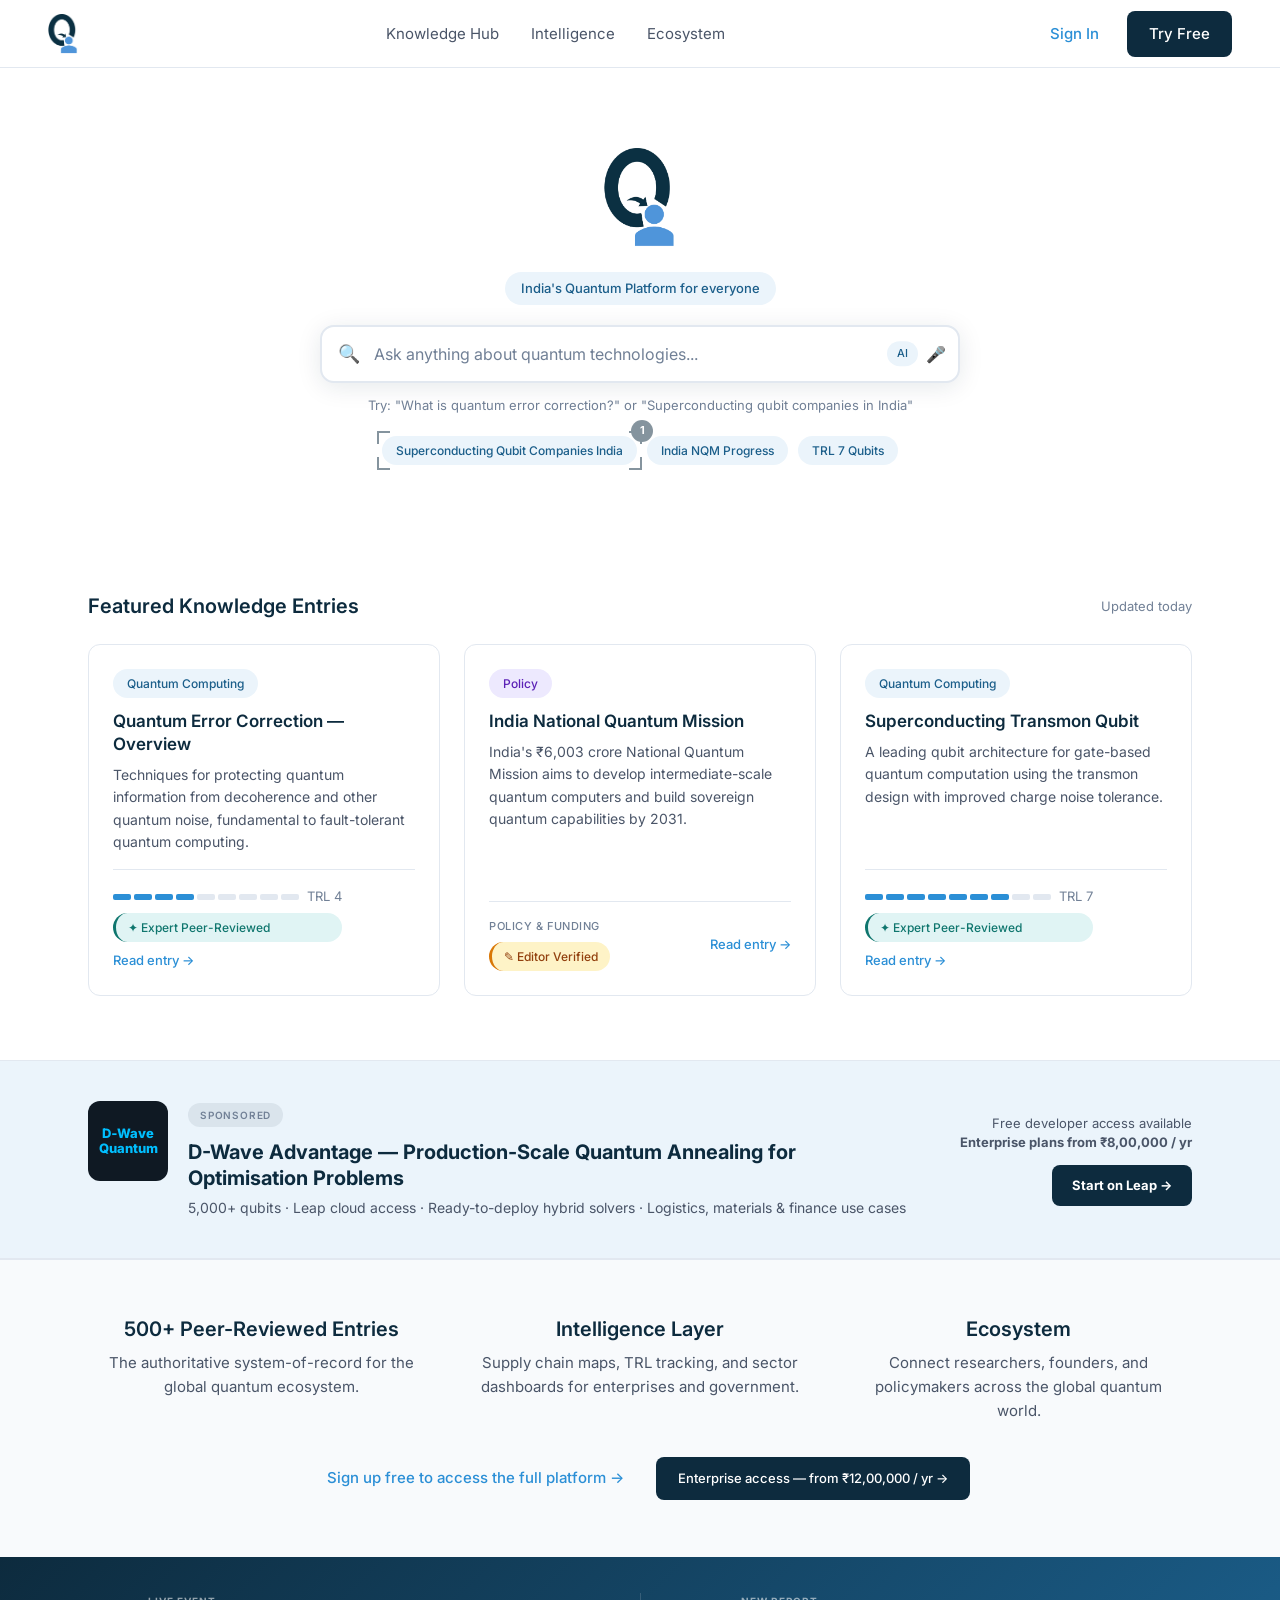
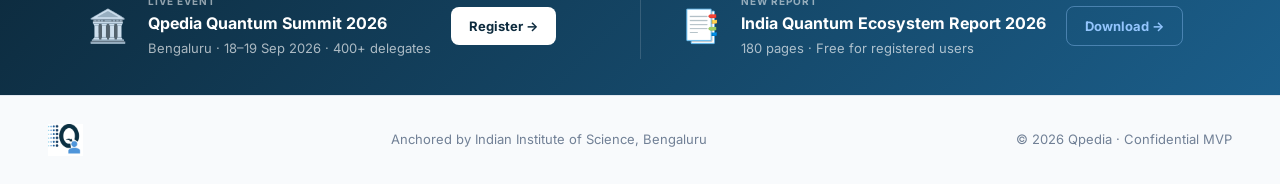
==== commit 7a06a6d6: "Update: UIs with logo and nav bar" ====
--- a/01_homepage.html
+++ b/01_homepage.html
@@ -444,7 +444,7 @@
   <nav class="qp-nav">
     <!-- Brand -->
     <a href="01_homepage.html " class="qp-nav-brand">
-      <img src="Logo_withName.png" alt="Qpedia" height="40" />
+      <img src="Logo_OpeningPage.png" alt="Qpedia" height="40" />
     </a>
 
     <!-- Links -->
@@ -459,6 +459,7 @@
       <a class="qp-btn-ghost" href="04_signup.html">Sign In</a>
       <a class="qp-btn-primary" href="04_signup.html">Try Free</a>
     </div>
+    <button class="qp-nav-hamburger" aria-label="Toggle menu" aria-expanded="false">&#9776;</button>
   </nav>
 
   <!-- ═══════════════════════════════════════════════════════
@@ -467,19 +468,11 @@
   <div class="qp-content">
     <section class="hero">
       <!-- Logo with name -->
-      <img src="Logo_withName.png" alt="Qpedia" style="height:100px; display:block; margin:0 auto 24px;" />
+      <img src="Logo_OpeningPage.png" alt="Qpedia" style="height:100px; display:block; margin:0 auto 24px;" />
 
       <!-- Pill badge -->
-      <span class="hero-badge">India's Quantum Intelligence Platform</span>
-
-      <!-- Headline -->
-      <h1 class="qp-h1 hero-h1" style="font-size: 35px;">The System of Record for&nbsp;Quantum Technologies</h1>
-
-      <!-- Sub-heading -->
-      <p class="qp-body-lg hero-sub">
-        Search 500+ peer-reviewed entries covering quantum hardware, supply chains,
-        research groups, and ecosystem intelligence.
-      </p>
+      <span class="hero-badge">India's Quantum Platform for everyone</span>
+
 
       <!-- Search box -->
       <div class="search-wrap">
@@ -737,9 +730,9 @@
           ]
         },
         opportunities: {
-          hint: 'Try: "Quantum jobs 2025" or "Research fellowships"',
+          hint: 'Try: "Quantum jobs 2026" or "Research fellowships"',
           chips: [
-            { label: 'Quantum Jobs 2025', href: '#' },
+            { label: 'Quantum Jobs 2026', href: '#' },
             { label: 'Research Fellowships', href: '#' },
             { label: 'Govt Grants & Tenders', href: '#' }
           ]
@@ -775,6 +768,7 @@
     });
   </script>
   <script src="shared-tour.js"></script>
+  <script src="shared.js"></script>
 </body>
 
 </html>
--- a/shared.css
+++ b/shared.css
@@ -760,4 +760,108 @@
   color: var(--qp-navy);
   font-weight: 600;
   border-bottom-color: var(--qp-navy);
+}
+
+/* ============================================================
+   NAVIGATION — MOBILE RESPONSIVE
+   ============================================================ */
+
+/* Hamburger hidden on desktop */
+.qp-nav-hamburger {
+  display: none;
+  background: none;
+  border: none;
+  cursor: pointer;
+  padding: 8px;
+  color: var(--qp-navy);
+  font-size: 24px;
+  line-height: 1;
+  flex-shrink: 0;
+}
+
+@media (max-width: 768px) {
+  .qp-nav {
+    padding: 0 20px;
+    flex-wrap: wrap;
+    height: auto;
+    min-height: 68px;
+    align-content: flex-start;
+  }
+
+  /* Brand row takes up full height of 68px */
+  .qp-nav-brand {
+    height: 68px;
+  }
+
+  .qp-nav-hamburger {
+    display: flex;
+    align-items: center;
+    justify-content: center;
+    height: 68px;
+  }
+
+  /* Hide links and actions by default on mobile */
+  .qp-nav-links,
+  .qp-nav-actions {
+    display: none;
+    width: 100%;
+  }
+
+  /* When menu is open, show links stacked */
+  .qp-nav.mobile-open .qp-nav-links {
+    display: flex;
+    flex-direction: column;
+    gap: 0;
+    padding: 4px 0 12px;
+    border-top: 1px solid var(--qp-border);
+    list-style: none;
+  }
+
+  .qp-nav.mobile-open .qp-nav-links li a {
+    display: block;
+    padding: 13px 4px;
+    font-size: 15px;
+    color: var(--qp-text-2);
+    text-decoration: none;
+    border-bottom: 1px solid var(--qp-border);
+  }
+
+  .qp-nav.mobile-open .qp-nav-links li:last-child a {
+    border-bottom: none;
+  }
+
+  .qp-nav.mobile-open .qp-nav-links li a:hover,
+  .qp-nav.mobile-open .qp-nav-links li a.active,
+  .qp-nav.mobile-open .qp-nav-links li a.int-active,
+  .qp-nav.mobile-open .qp-nav-links li a.kh-active {
+    color: var(--qp-navy);
+    font-weight: 600;
+  }
+
+  /* When menu is open, show actions row */
+  .qp-nav.mobile-open .qp-nav-actions {
+    display: flex;
+    gap: 10px;
+    padding: 12px 0 16px;
+  }
+
+  .qp-nav.mobile-open .qp-nav-actions .qp-btn-ghost,
+  .qp-nav.mobile-open .qp-nav-actions .qp-btn-primary {
+    flex: 1;
+    text-align: center;
+  }
+
+  /* Avatar/bell row (authenticated pages) stays visible but stacked */
+  .qp-nav.mobile-open .qp-nav-actions .qp-nav-avatar,
+  .qp-nav.mobile-open .qp-nav-actions .qp-nav-bell {
+    flex: unset;
+  }
+
+  /* Search bar in 02_search_results — always visible on mobile as second row */
+  .nav-search-wrap {
+    width: 100%;
+    order: 10;
+    padding: 0 0 12px;
+    border-top: 1px solid var(--qp-border);
+  }
 }
